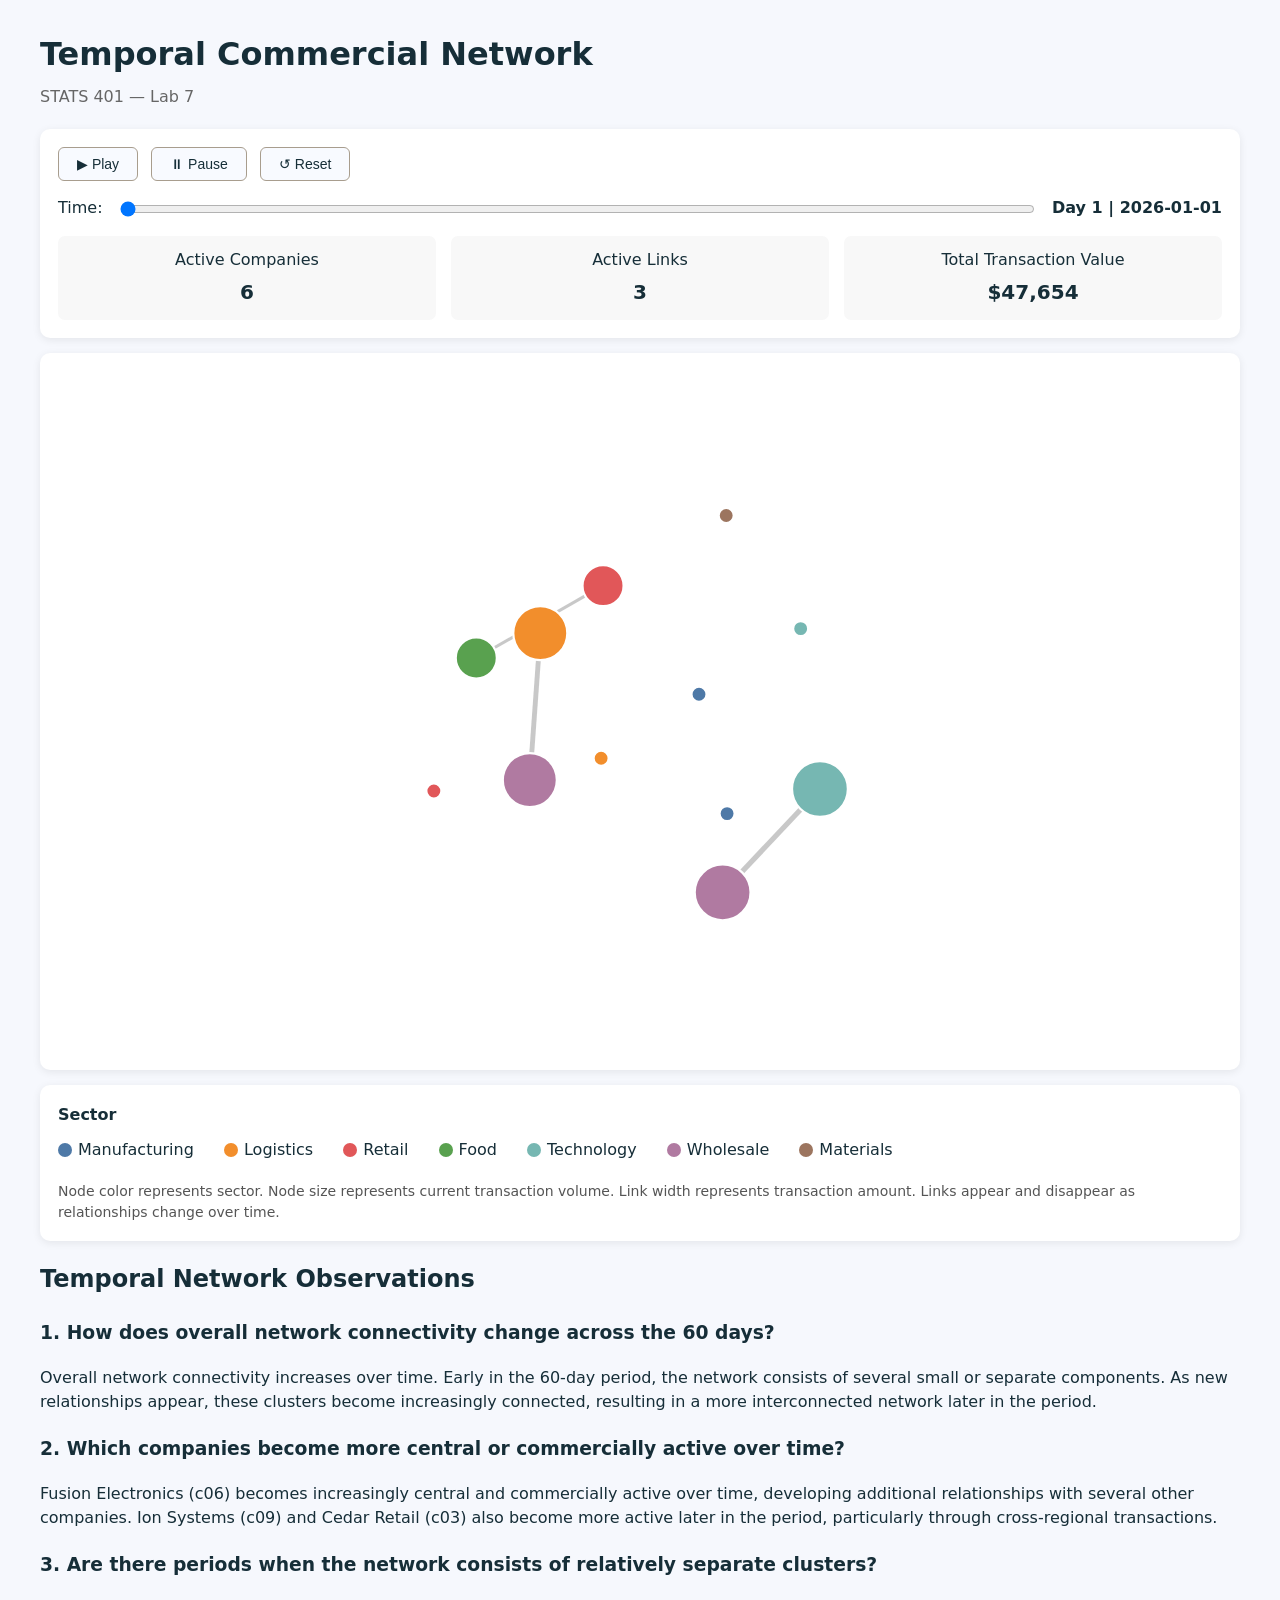
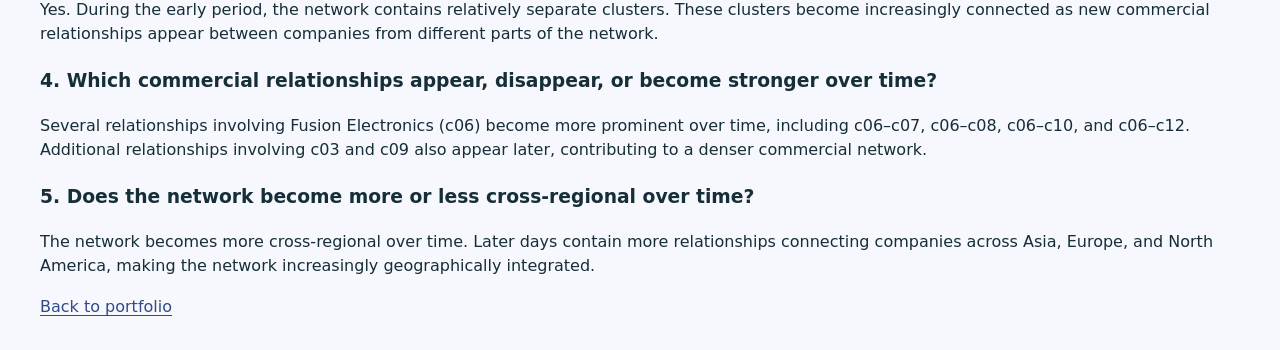
==== projects/stats401-lab7/lab7/index.html @ be5bee0e "Expand STATS 401 interactive visualization collection" ====
<!DOCTYPE html>
<html lang="en">

<head>
    <meta charset="UTF-8">
    <meta name="viewport" content="width=device-width, initial-scale=1.0">

    <title>Lab 7 - Temporal Commercial Network</title>

    <script src="../../../assets/d3.v7.min.js"></script>

    <style>

        * {
            box-sizing: border-box;
        }

        body {
            margin: 0;
            font-family: Arial, Helvetica, sans-serif;
            background: #f5f6f8;
            color: #222;
        }

        .container {
            width: 1200px;
            max-width: 95%;
            margin: 30px auto;
        }

        h1 {
            margin-bottom: 5px;
        }

        .subtitle {
            color: #666;
            margin-bottom: 20px;
        }

        /* =========================
           Controls
        ========================= */

        .controls {
            background: white;
            padding: 18px;
            border-radius: 10px;
            margin-bottom: 15px;
            box-shadow: 0 2px 8px rgba(0, 0, 0, 0.08);
        }

        .buttons {
            margin-bottom: 15px;
        }

        button {
            padding: 8px 18px;
            margin-right: 8px;
            border: 1px solid #ccc;
            border-radius: 6px;
            background: white;
            cursor: pointer;
            font-size: 14px;
        }

        button:hover {
            background: #eeeeee;
        }

        .slider-row {
            display: flex;
            align-items: center;
            gap: 15px;
        }

        #time-slider {
            flex: 1;
        }

        #day-label {
            font-weight: bold;
            min-width: 170px;
        }

        /* =========================
           Summary
        ========================= */

        .summary {
            display: flex;
            gap: 15px;
            margin-top: 15px;
        }

        .summary-box {
            flex: 1;
            background: #f8f8f8;
            padding: 12px;
            border-radius: 7px;
            text-align: center;
        }

        .summary-number {
            display: block;
            font-size: 20px;
            font-weight: bold;
            margin-top: 4px;
        }

        /* =========================
           Visualization
        ========================= */

        .visualization {
            background: white;
            border-radius: 10px;
            padding: 10px;
            box-shadow: 0 2px 8px rgba(0, 0, 0, 0.08);
            width: 100%;
            overflow: hidden;
        }

        #network {
            display: block;
            width: 100%;
            height: auto;
        }

        .link {
            stroke: #888;
            stroke-opacity: 0.65;
        }

        .node {
            stroke: white;
            stroke-width: 2px;
            cursor: pointer;
        }

        .node:hover {
            stroke: #222;
            stroke-width: 3px;
        }

        /* =========================
           Tooltip
        ========================= */

        .tooltip {
            position: fixed;
            background: white;
            border: 1px solid #bbb;
            border-radius: 7px;
            padding: 10px 12px;
            pointer-events: none;
            opacity: 0;
            font-size: 13px;
            line-height: 1.5;
            box-shadow: 0 3px 12px rgba(0, 0, 0, 0.15);
            z-index: 1000;
        }

        /* =========================
           Legend
        ========================= */

        .legend {
            background: white;
            margin-top: 15px;
            padding: 18px;
            border-radius: 10px;
            box-shadow: 0 2px 8px rgba(0, 0, 0, 0.08);
        }

        .legend-title {
            font-weight: bold;
            margin-bottom: 10px;
        }

        .legend-item {
            display: inline-flex;
            align-items: center;
            margin-right: 25px;
            margin-bottom: 8px;
        }

        .legend-dot {
            width: 14px;
            height: 14px;
            border-radius: 50%;
            margin-right: 6px;
            display: inline-block;
        }

        .legend-description {
            margin-top: 10px;
            color: #555;
            font-size: 14px;
            line-height: 1.5;
        }

    </style>

<link rel="stylesheet" href="../../../assets/lab-theme.css?v=jo">
</head>


<body>

<div class="container">

    <h1>Temporal Commercial Network</h1>

    <div class="subtitle">
        STATS 401 — Lab 7
    </div>


    <!-- =========================
         Controls
    ========================= -->

    <div class="controls">

        <div class="buttons">

            <button id="play">
                ▶ Play
            </button>

            <button id="pause">
                ⏸ Pause
            </button>

            <button id="reset">
                ↺ Reset
            </button>

        </div>


        <div class="slider-row">

            <span>Time:</span>

            <input
                type="range"
                id="time-slider"
                min="1"
                max="60"
                value="1"
                step="1"
            >

            <span id="day-label">
                Day 1
            </span>

        </div>


        <div class="summary">

            <div class="summary-box">

                Active Companies

                <span
                    class="summary-number"
                    id="active-companies">
                    0
                </span>

            </div>


            <div class="summary-box">

                Active Links

                <span
                    class="summary-number"
                    id="active-links">
                    0
                </span>

            </div>


            <div class="summary-box">

                Total Transaction Value

                <span
                    class="summary-number"
                    id="total-value">
                    $0
                </span>

            </div>

        </div>

    </div>


    <!-- =========================
         Network Visualization
    ========================= -->

    <div class="visualization">

        <svg
            id="network"
            viewBox="0 0 1100 650"
            width="1100"
            height="650"
            preserveAspectRatio="xMidYMid meet">
        </svg>

    </div>


    <!-- =========================
         Legend
    ========================= -->

    <div class="legend">

        <div class="legend-title">
            Sector
        </div>


        <div class="legend-item">
            <span
                class="legend-dot"
                style="background:#4e79a7;">
            </span>
            Manufacturing
        </div>


        <div class="legend-item">
            <span
                class="legend-dot"
                style="background:#f28e2c;">
            </span>
            Logistics
        </div>


        <div class="legend-item">
            <span
                class="legend-dot"
                style="background:#e15759;">
            </span>
            Retail
        </div>


        <div class="legend-item">
            <span
                class="legend-dot"
                style="background:#59a14f;">
            </span>
            Food
        </div>


        <div class="legend-item">
            <span
                class="legend-dot"
                style="background:#76b7b2;">
            </span>
            Technology
        </div>


        <div class="legend-item">
            <span
                class="legend-dot"
                style="background:#b07aa1;">
            </span>
            Wholesale
        </div>


        <div class="legend-item">
            <span
                class="legend-dot"
                style="background:#9c755f;">
            </span>
            Materials
        </div>


        <div class="legend-description">

            Node color represents sector.
            Node size represents current transaction volume.
            Link width represents transaction amount.
            Links appear and disappear as relationships change over time.

        </div>

    </div>


    <!-- =========================
         Tooltip
    ========================= -->

    <div class="tooltip" id="tooltip"></div>


    <div class="observations">
        <h2>Temporal Network Observations</h2>

        <h3>1. How does overall network connectivity change across the 60 days?</h3>
        <p>
            Overall network connectivity increases over time. Early in the 60-day
            period, the network consists of several small or separate components.
            As new relationships appear, these clusters become increasingly connected,
            resulting in a more interconnected network later in the period.
        </p>

        <h3>2. Which companies become more central or commercially active over time?</h3>
        <p>
            Fusion Electronics (c06) becomes increasingly central and commercially
            active over time, developing additional relationships with several other
            companies. Ion Systems (c09) and Cedar Retail (c03) also become more
            active later in the period, particularly through cross-regional
            transactions.
        </p>

        <h3>3. Are there periods when the network consists of relatively separate clusters?</h3>
        <p>
            Yes. During the early period, the network contains relatively separate
            clusters. These clusters become increasingly connected as new commercial
            relationships appear between companies from different parts of the network.
        </p>

        <h3>4. Which commercial relationships appear, disappear, or become stronger over time?</h3>
        <p>
            Several relationships involving Fusion Electronics (c06) become more
            prominent over time, including c06–c07, c06–c08, c06–c10, and c06–c12.
            Additional relationships involving c03 and c09 also appear later,
            contributing to a denser commercial network.
        </p>

        <h3>5. Does the network become more or less cross-regional over time?</h3>
        <p>
            The network becomes more cross-regional over time. Later days contain
            more relationships connecting companies across Asia, Europe, and North
            America, making the network increasingly geographically integrated.
        </p>

    </div>

        <p class="back-home">
            <a href="../../../index.html#modeling">Back to portfolio</a>
        </p>

    </div>

    <script src="script.js"></script>
</body>
</html>
---- assets/lab-theme.css ----
:root{color-scheme:light}
body{background:#f6f8fd;color:#162e38;font:16px/1.55 system-ui,sans-serif}
header{background:#ffffff;border-color:#d7ddec}
header h1,main h2,main h3{font-family:Georgia,serif;font-weight:400;color:#162e38}
header h1{font-size:clamp(2rem,5vw,3.6rem);line-height:1.08;margin:12px 0 8px}
.portfolio-return{font-size:.9rem;font-weight:650}
a,.link-button{color:#324b86;text-underline-offset:3px}
main .card{background:#ffffff;border:1px solid #d7ddec;border-radius:12px}
.muted{color:#4f6264}
input,select,button{color:#162e38;background:#f8faff;border-color:#a89d8e}
:focus-visible{outline:2px solid #a63729;outline-offset:3px}
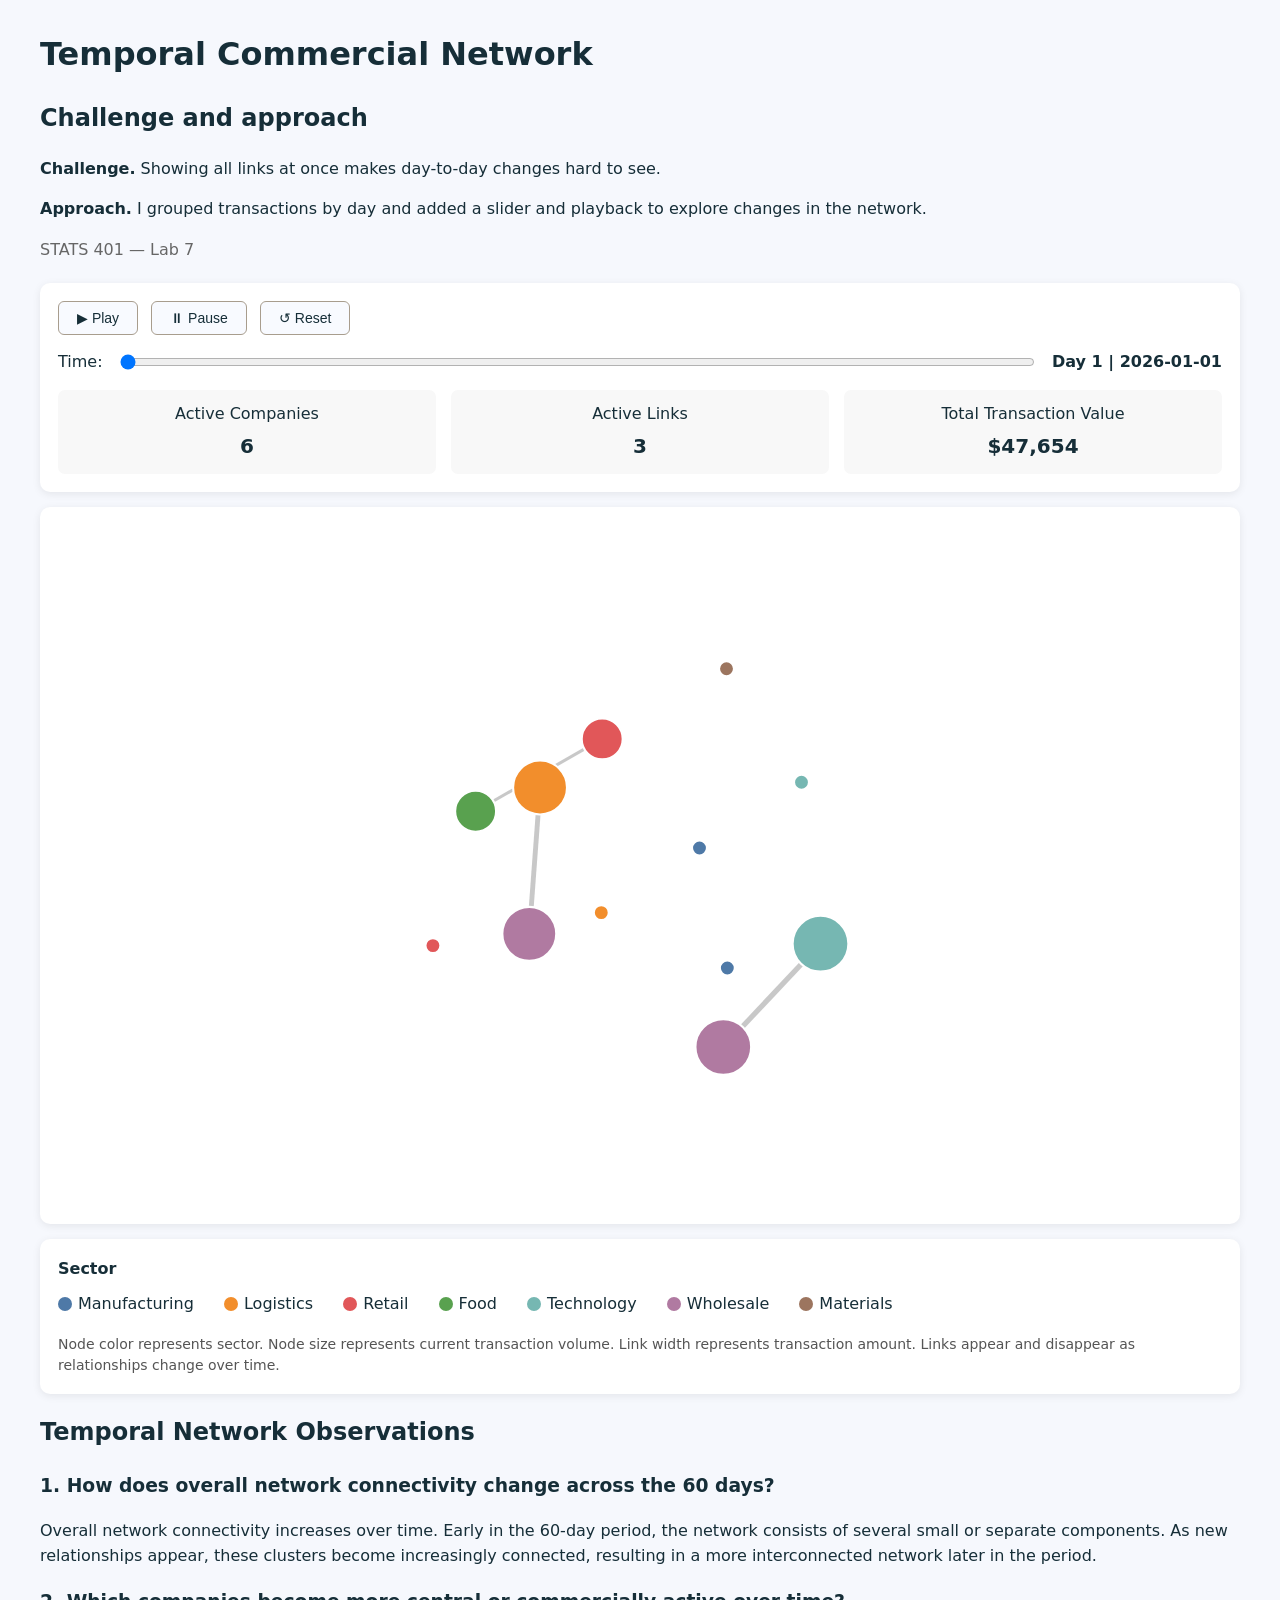
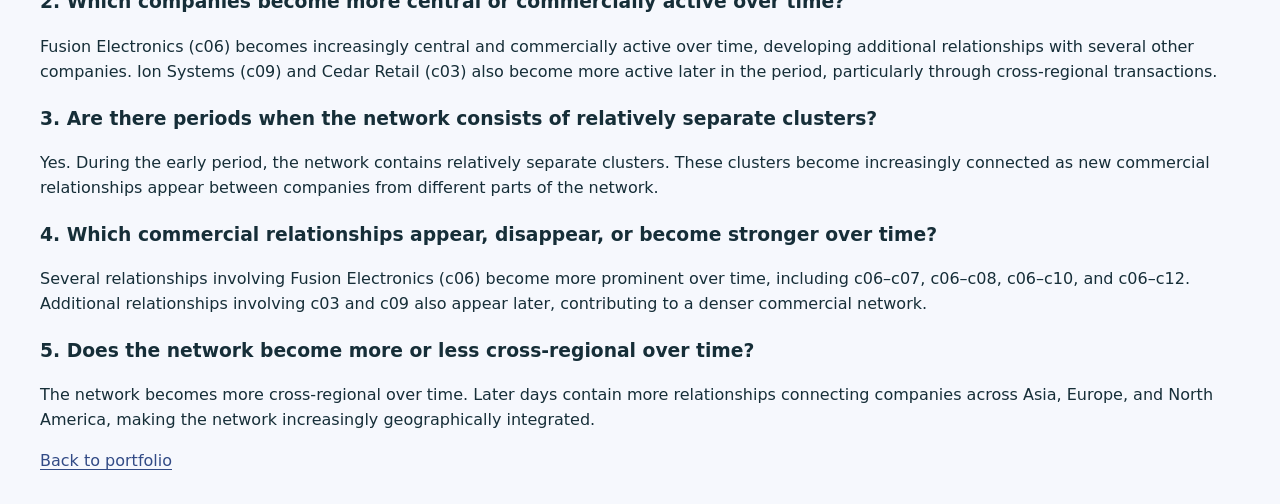
==== commit 40e91799: "Clarify project challenges and PET voxel alignment scope" ====
--- a/projects/stats401-lab7/lab7/index.html
+++ b/projects/stats401-lab7/lab7/index.html
@@ -210,6 +210,8 @@
 <div class="container">
 
     <h1>Temporal Commercial Network</h1>
+<section class="card lab-project-story"><h2>Challenge and approach</h2><p><strong>Challenge.</strong> Showing all links at once makes day-to-day changes hard to see.</p><p><strong>Approach.</strong> I grouped transactions by day and added a slider and playback to explore changes in the network.</p></section>
+
 
     <div class="subtitle">
         STATS 401 — Lab 7
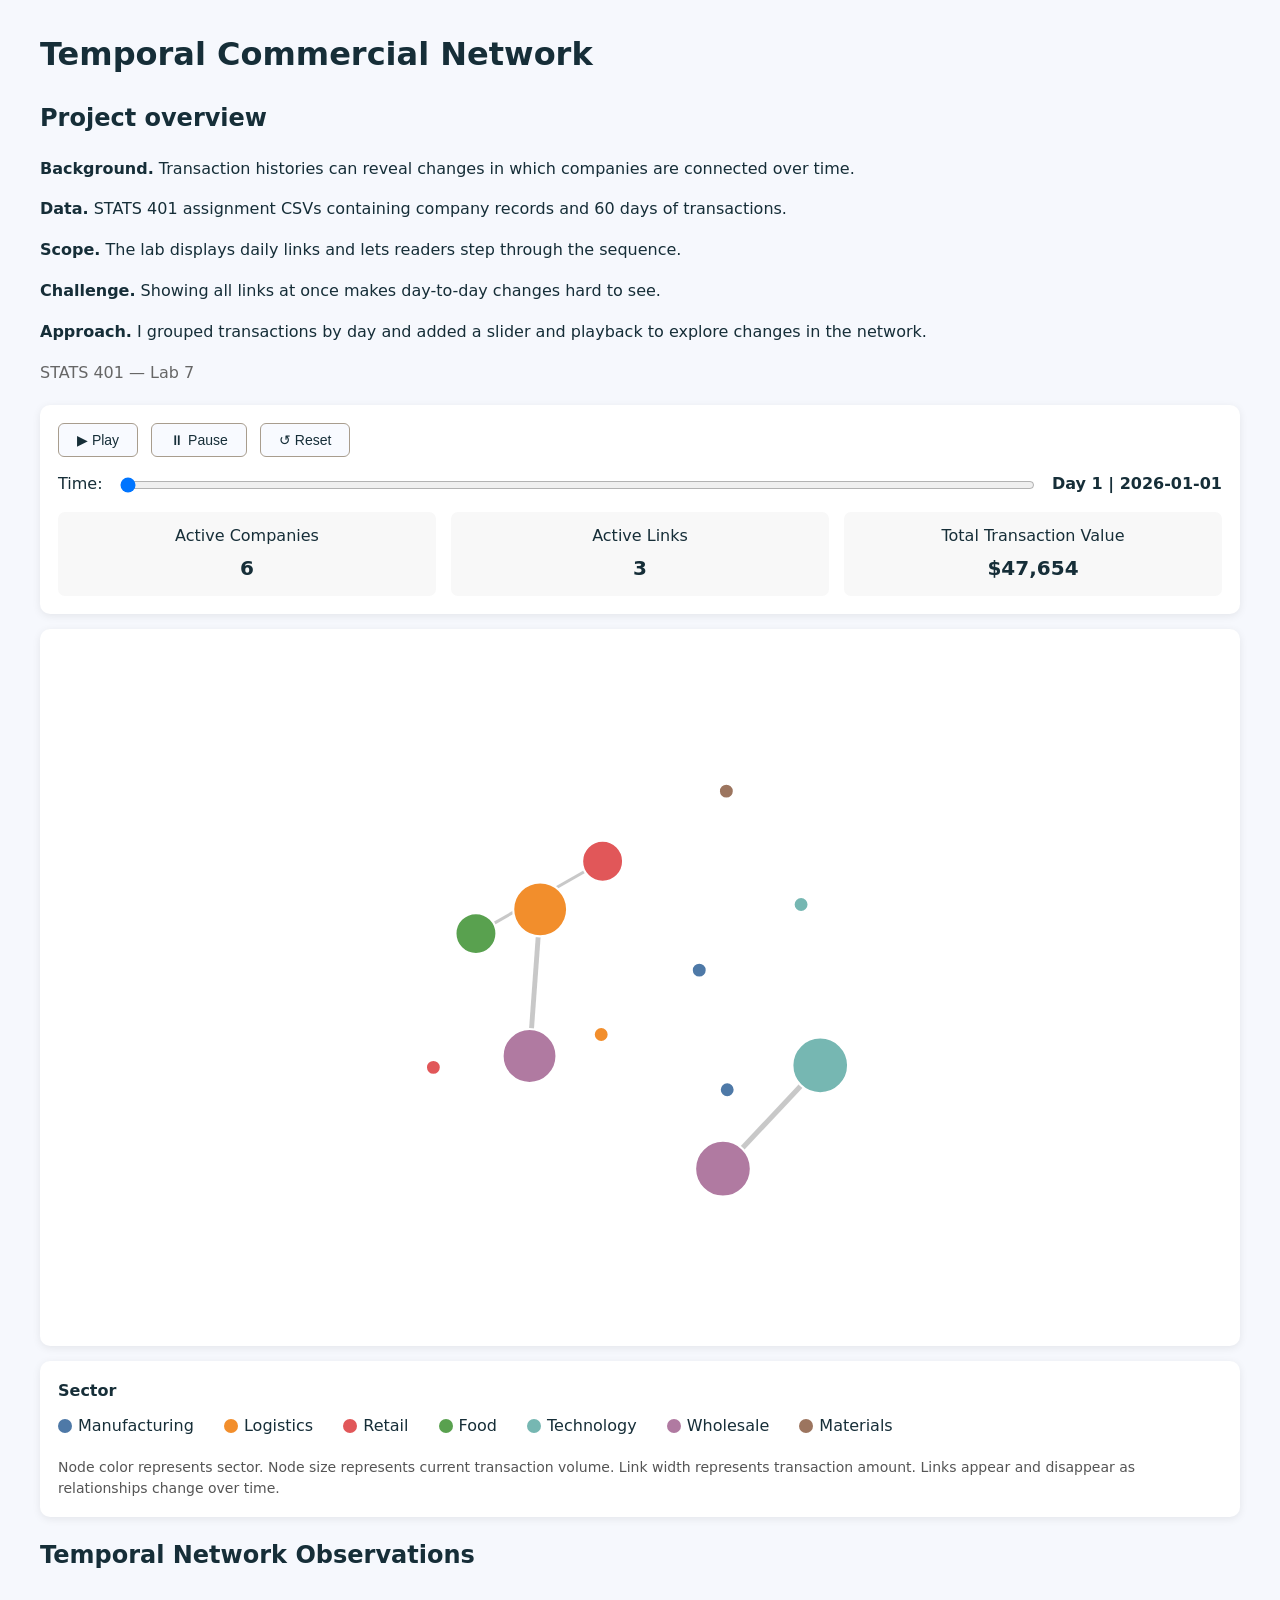
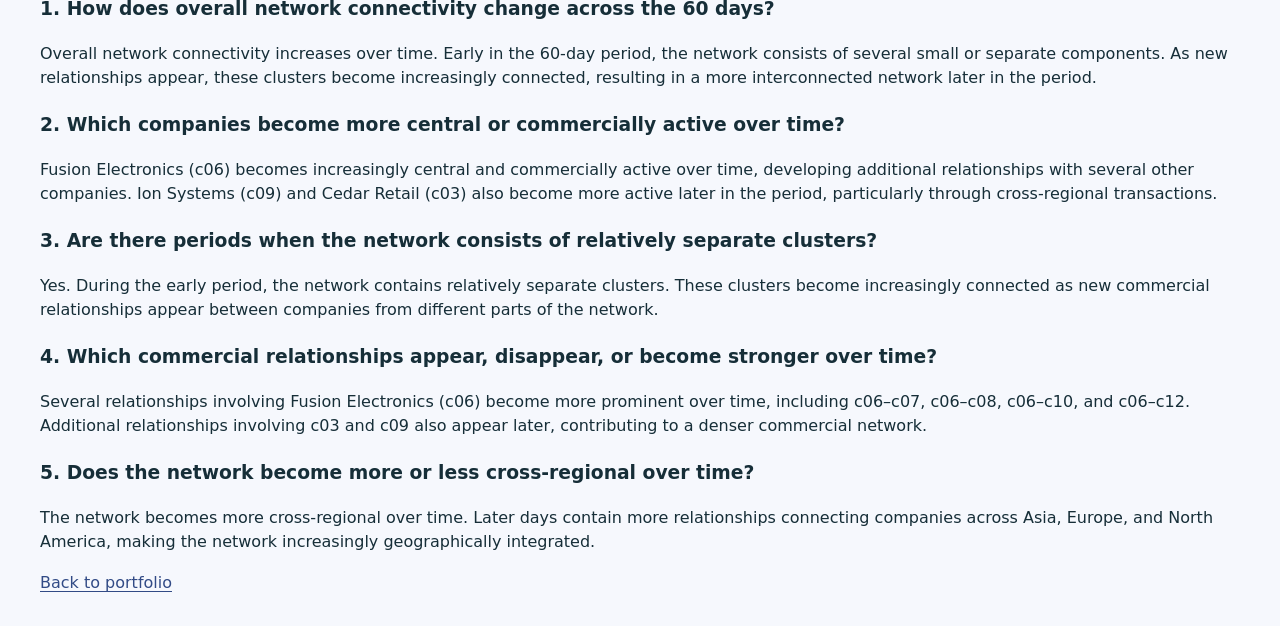
==== commit 28838807: "Add dataset and scope context to project stories" ====
--- a/projects/stats401-lab7/lab7/index.html
+++ b/projects/stats401-lab7/lab7/index.html
@@ -210,7 +210,7 @@
 <div class="container">
 
     <h1>Temporal Commercial Network</h1>
-<section class="card lab-project-story"><h2>Challenge and approach</h2><p><strong>Challenge.</strong> Showing all links at once makes day-to-day changes hard to see.</p><p><strong>Approach.</strong> I grouped transactions by day and added a slider and playback to explore changes in the network.</p></section>
+<section class="card lab-project-story"><h2>Project overview</h2><p><strong>Background.</strong> Transaction histories can reveal changes in which companies are connected over time.</p><p><strong>Data.</strong> STATS 401 assignment CSVs containing company records and 60 days of transactions.</p><p><strong>Scope.</strong> The lab displays daily links and lets readers step through the sequence.</p><p><strong>Challenge.</strong> Showing all links at once makes day-to-day changes hard to see.</p><p><strong>Approach.</strong> I grouped transactions by day and added a slider and playback to explore changes in the network.</p></section>
 
 
     <div class="subtitle">
